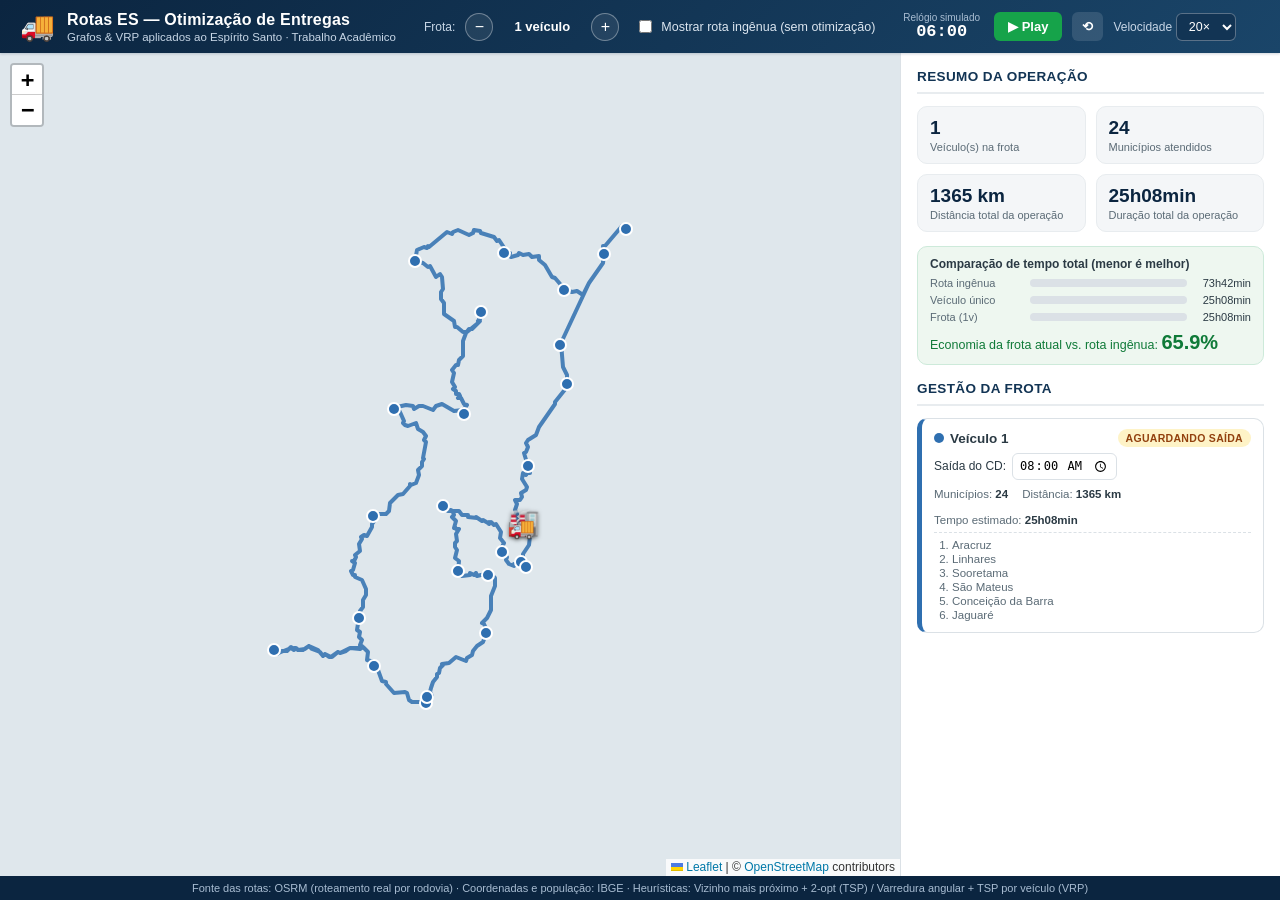
==== index.html @ 2b167a27 "Publica mirror estatico do frontend para GitHub Pages Promove o conteudo de frontend/ para a raiz do" ====
<!DOCTYPE html>
<html lang="pt-BR">
<head>
<meta charset="UTF-8" />
<meta name="viewport" content="width=device-width, initial-scale=1.0" />
<title>Otimização de Rotas de Entrega — Espírito Santo</title>
<link rel="icon" href="data:image/svg+xml,<svg xmlns=%22http://www.w3.org/2000/svg%22 viewBox=%220 0 100 100%22><text y=%22.9em%22 font-size=%2290%22>🚚</text></svg>" />
<link rel="stylesheet" href="vendor/leaflet/leaflet.css" />
<link rel="stylesheet" href="css/style.css" />
</head>
<body>

<header class="topbar">
  <div class="brand">
    <span class="brand-icon">🚚</span>
    <div class="brand-text">
      <h1>Rotas ES — Otimização de Entregas</h1>
      <p>Grafos &amp; VRP aplicados ao Espírito Santo · Trabalho Acadêmico</p>
    </div>
  </div>

  <div class="scenario-controls">
    <span class="label">Frota:</span>
    <button id="btn-remove-vehicle" class="btn-icon" title="Remover veículo">−</button>
    <span id="fleet-size-display" class="fleet-size">1 veículo</span>
    <button id="btn-add-vehicle" class="btn-icon" title="Adicionar veículo">+</button>

    <label class="naive-toggle">
      <input type="checkbox" id="chk-naive" />
      Mostrar rota ingênua (sem otimização)
    </label>
  </div>

  <div class="clock-controls">
    <div class="sim-clock">
      <span class="clock-label">Relógio simulado</span>
      <span id="sim-clock-display">06:00</span>
    </div>
    <button id="btn-play" class="btn-play">▶ Play</button>
    <button id="btn-reset" class="btn-reset" title="Reiniciar simulação">⟲</button>
    <div class="speed-control">
      <span class="label">Velocidade</span>
      <select id="sel-speed">
        <option value="1">1×</option>
        <option value="5">5×</option>
        <option value="20" selected>20×</option>
        <option value="60">60×</option>
      </select>
    </div>
  </div>
</header>

<main class="layout">
  <section class="map-wrap">
    <div id="map"></div>
    <div id="map-loading" class="map-loading">Carregando dados de rotas…</div>
  </section>

  <aside class="sidebar">
    <div class="panel panel-summary">
      <h2>Resumo da Operação</h2>
      <div id="summary-grid" class="summary-grid"></div>
      <div id="summary-compare" class="summary-compare"></div>
    </div>

    <div class="panel panel-fleet">
      <h2>Gestão da Frota</h2>
      <div id="fleet-list" class="fleet-list"></div>
    </div>
  </aside>
</main>

<footer class="footer">
  Fonte das rotas: OSRM (roteamento real por rodovia) · Coordenadas e população: IBGE ·
  Heurísticas: Vizinho mais próximo + 2-opt (TSP) / Varredura angular + TSP por veículo (VRP)
</footer>

<script src="vendor/leaflet/leaflet.js"></script>
<script src="js/data.js"></script>
<script src="js/map.js"></script>
<script src="js/main.js"></script>
</body>
</html>
---- vendor/leaflet/leaflet.css ----
/* required styles */

.leaflet-pane,
.leaflet-tile,
.leaflet-marker-icon,
.leaflet-marker-shadow,
.leaflet-tile-container,
.leaflet-pane > svg,
.leaflet-pane > canvas,
.leaflet-zoom-box,
.leaflet-image-layer,
.leaflet-layer {
	position: absolute;
	left: 0;
	top: 0;
	}
.leaflet-container {
	overflow: hidden;
	}
.leaflet-tile,
.leaflet-marker-icon,
.leaflet-marker-shadow {
	-webkit-user-select: none;
	   -moz-user-select: none;
	        user-select: none;
	  -webkit-user-drag: none;
	}
/* Prevents IE11 from highlighting tiles in blue */
.leaflet-tile::selection {
	background: transparent;
}
/* Safari renders non-retina tile on retina better with this, but Chrome is worse */
.leaflet-safari .leaflet-tile {
	image-rendering: -webkit-optimize-contrast;
	}
/* hack that prevents hw layers "stretching" when loading new tiles */
.leaflet-safari .leaflet-tile-container {
	width: 1600px;
	height: 1600px;
	-webkit-transform-origin: 0 0;
	}
.leaflet-marker-icon,
.leaflet-marker-shadow {
	display: block;
	}
/* .leaflet-container svg: reset svg max-width decleration shipped in Joomla! (joomla.org) 3.x */
/* .leaflet-container img: map is broken in FF if you have max-width: 100% on tiles */
.leaflet-container .leaflet-overlay-pane svg {
	max-width: none !important;
	max-height: none !important;
	}
.leaflet-container .leaflet-marker-pane img,
.leaflet-container .leaflet-shadow-pane img,
.leaflet-container .leaflet-tile-pane img,
.leaflet-container img.leaflet-image-layer,
.leaflet-container .leaflet-tile {
	max-width: none !important;
	max-height: none !important;
	width: auto;
	padding: 0;
	}

.leaflet-container img.leaflet-tile {
	/* See: https://bugs.chromium.org/p/chromium/issues/detail?id=600120 */
	mix-blend-mode: plus-lighter;
}

.leaflet-container.leaflet-touch-zoom {
	-ms-touch-action: pan-x pan-y;
	touch-action: pan-x pan-y;
	}
.leaflet-container.leaflet-touch-drag {
	-ms-touch-action: pinch-zoom;
	/* Fallback for FF which doesn't support pinch-zoom */
	touch-action: none;
	touch-action: pinch-zoom;
}
.leaflet-container.leaflet-touch-drag.leaflet-touch-zoom {
	-ms-touch-action: none;
	touch-action: none;
}
.leaflet-container {
	-webkit-tap-highlight-color: transparent;
}
.leaflet-container a {
	-webkit-tap-highlight-color: rgba(51, 181, 229, 0.4);
}
.leaflet-tile {
	filter: inherit;
	visibility: hidden;
	}
.leaflet-tile-loaded {
	visibility: inherit;
	}
.leaflet-zoom-box {
	width: 0;
	height: 0;
	-moz-box-sizing: border-box;
	     box-sizing: border-box;
	z-index: 800;
	}
/* workaround for https://bugzilla.mozilla.org/show_bug.cgi?id=888319 */
.leaflet-overlay-pane svg {
	-moz-user-select: none;
	}

.leaflet-pane         { z-index: 400; }

.leaflet-tile-pane    { z-index: 200; }
.leaflet-overlay-pane { z-index: 400; }
.leaflet-shadow-pane  { z-index: 500; }
.leaflet-marker-pane  { z-index: 600; }
.leaflet-tooltip-pane   { z-index: 650; }
.leaflet-popup-pane   { z-index: 700; }

.leaflet-map-pane canvas { z-index: 100; }
.leaflet-map-pane svg    { z-index: 200; }

.leaflet-vml-shape {
	width: 1px;
	height: 1px;
	}
.lvml {
	behavior: url(#default#VML);
	display: inline-block;
	position: absolute;
	}


/* control positioning */

.leaflet-control {
	position: relative;
	z-index: 800;
	pointer-events: visiblePainted; /* IE 9-10 doesn't have auto */
	pointer-events: auto;
	}
.leaflet-top,
.leaflet-bottom {
	position: absolute;
	z-index: 1000;
	pointer-events: none;
	}
.leaflet-top {
	top: 0;
	}
.leaflet-right {
	right: 0;
	}
.leaflet-bottom {
	bottom: 0;
	}
.leaflet-left {
	left: 0;
	}
.leaflet-control {
	float: left;
	clear: both;
	}
.leaflet-right .leaflet-control {
	float: right;
	}
.leaflet-top .leaflet-control {
	margin-top: 10px;
	}
.leaflet-bottom .leaflet-control {
	margin-bottom: 10px;
	}
.leaflet-left .leaflet-control {
	margin-left: 10px;
	}
.leaflet-right .leaflet-control {
	margin-right: 10px;
	}


/* zoom and fade animations */

.leaflet-fade-anim .leaflet-popup {
	opacity: 0;
	-webkit-transition: opacity 0.2s linear;
	   -moz-transition: opacity 0.2s linear;
	        transition: opacity 0.2s linear;
	}
.leaflet-fade-anim .leaflet-map-pane .leaflet-popup {
	opacity: 1;
	}
.leaflet-zoom-animated {
	-webkit-transform-origin: 0 0;
	    -ms-transform-origin: 0 0;
	        transform-origin: 0 0;
	}
svg.leaflet-zoom-animated {
	will-change: transform;
}

.leaflet-zoom-anim .leaflet-zoom-animated {
	-webkit-transition: -webkit-transform 0.25s cubic-bezier(0,0,0.25,1);
	   -moz-transition:    -moz-transform 0.25s cubic-bezier(0,0,0.25,1);
	        transition:         transform 0.25s cubic-bezier(0,0,0.25,1);
	}
.leaflet-zoom-anim .leaflet-tile,
.leaflet-pan-anim .leaflet-tile {
	-webkit-transition: none;
	   -moz-transition: none;
	        transition: none;
	}

.leaflet-zoom-anim .leaflet-zoom-hide {
	visibility: hidden;
	}


/* cursors */

.leaflet-interactive {
	cursor: pointer;
	}
.leaflet-grab {
	cursor: -webkit-grab;
	cursor:    -moz-grab;
	cursor:         grab;
	}
.leaflet-crosshair,
.leaflet-crosshair .leaflet-interactive {
	cursor: crosshair;
	}
.leaflet-popup-pane,
.leaflet-control {
	cursor: auto;
	}
.leaflet-dragging .leaflet-grab,
.leaflet-dragging .leaflet-grab .leaflet-interactive,
.leaflet-dragging .leaflet-marker-draggable {
	cursor: move;
	cursor: -webkit-grabbing;
	cursor:    -moz-grabbing;
	cursor:         grabbing;
	}

/* marker & overlays interactivity */
.leaflet-marker-icon,
.leaflet-marker-shadow,
.leaflet-image-layer,
.leaflet-pane > svg path,
.leaflet-tile-container {
	pointer-events: none;
	}

.leaflet-marker-icon.leaflet-interactive,
.leaflet-image-layer.leaflet-interactive,
.leaflet-pane > svg path.leaflet-interactive,
svg.leaflet-image-layer.leaflet-interactive path {
	pointer-events: visiblePainted; /* IE 9-10 doesn't have auto */
	pointer-events: auto;
	}

/* visual tweaks */

.leaflet-container {
	background: #ddd;
	outline-offset: 1px;
	}
.leaflet-container a {
	color: #0078A8;
	}
.leaflet-zoom-box {
	border: 2px dotted #38f;
	background: rgba(255,255,255,0.5);
	}


/* general typography */
.leaflet-container {
	font-family: "Helvetica Neue", Arial, Helvetica, sans-serif;
	font-size: 12px;
	font-size: 0.75rem;
	line-height: 1.5;
	}


/* general toolbar styles */

.leaflet-bar {
	box-shadow: 0 1px 5px rgba(0,0,0,0.65);
	border-radius: 4px;
	}
.leaflet-bar a {
	background-color: #fff;
	border-bottom: 1px solid #ccc;
	width: 26px;
	height: 26px;
	line-height: 26px;
	display: block;
	text-align: center;
	text-decoration: none;
	color: black;
	}
.leaflet-bar a,
.leaflet-control-layers-toggle {
	background-position: 50% 50%;
	background-repeat: no-repeat;
	display: block;
	}
.leaflet-bar a:hover,
.leaflet-bar a:focus {
	background-color: #f4f4f4;
	}
.leaflet-bar a:first-child {
	border-top-left-radius: 4px;
	border-top-right-radius: 4px;
	}
.leaflet-bar a:last-child {
	border-bottom-left-radius: 4px;
	border-bottom-right-radius: 4px;
	border-bottom: none;
	}
.leaflet-bar a.leaflet-disabled {
	cursor: default;
	background-color: #f4f4f4;
	color: #bbb;
	}

.leaflet-touch .leaflet-bar a {
	width: 30px;
	height: 30px;
	line-height: 30px;
	}
.leaflet-touch .leaflet-bar a:first-child {
	border-top-left-radius: 2px;
	border-top-right-radius: 2px;
	}
.leaflet-touch .leaflet-bar a:last-child {
	border-bottom-left-radius: 2px;
	border-bottom-right-radius: 2px;
	}

/* zoom control */

.leaflet-control-zoom-in,
.leaflet-control-zoom-out {
	font: bold 18px 'Lucida Console', Monaco, monospace;
	text-indent: 1px;
	}

.leaflet-touch .leaflet-control-zoom-in, .leaflet-touch .leaflet-control-zoom-out  {
	font-size: 22px;
	}


/* layers control */

.leaflet-control-layers {
	box-shadow: 0 1px 5px rgba(0,0,0,0.4);
	background: #fff;
	border-radius: 5px;
	}
.leaflet-control-layers-toggle {
	background-image: url(images/layers.png);
	width: 36px;
	height: 36px;
	}
.leaflet-retina .leaflet-control-layers-toggle {
	background-image: url(images/layers-2x.png);
	background-size: 26px 26px;
	}
.leaflet-touch .leaflet-control-layers-toggle {
	width: 44px;
	height: 44px;
	}
.leaflet-control-layers .leaflet-control-layers-list,
.leaflet-control-layers-expanded .leaflet-control-layers-toggle {
	display: none;
	}
.leaflet-control-layers-expanded .leaflet-control-layers-list {
	display: block;
	position: relative;
	}
.leaflet-control-layers-expanded {
	padding: 6px 10px 6px 6px;
	color: #333;
	background: #fff;
	}
.leaflet-control-layers-scrollbar {
	overflow-y: scroll;
	overflow-x: hidden;
	padding-right: 5px;
	}
.leaflet-control-layers-selector {
	margin-top: 2px;
	position: relative;
	top: 1px;
	}
.leaflet-control-layers label {
	display: block;
	font-size: 13px;
	font-size: 1.08333em;
	}
.leaflet-control-layers-separator {
	height: 0;
	border-top: 1px solid #ddd;
	margin: 5px -10px 5px -6px;
	}

/* Default icon URLs */
.leaflet-default-icon-path { /* used only in path-guessing heuristic, see L.Icon.Default */
	background-image: url(images/marker-icon.png);
	}


/* attribution and scale controls */

.leaflet-container .leaflet-control-attribution {
	background: #fff;
	background: rgba(255, 255, 255, 0.8);
	margin: 0;
	}
.leaflet-control-attribution,
.leaflet-control-scale-line {
	padding: 0 5px;
	color: #333;
	line-height: 1.4;
	}
.leaflet-control-attribution a {
	text-decoration: none;
	}
.leaflet-control-attribution a:hover,
.leaflet-control-attribution a:focus {
	text-decoration: underline;
	}
.leaflet-attribution-flag {
	display: inline !important;
	vertical-align: baseline !important;
	width: 1em;
	height: 0.6669em;
	}
.leaflet-left .leaflet-control-scale {
	margin-left: 5px;
	}
.leaflet-bottom .leaflet-control-scale {
	margin-bottom: 5px;
	}
.leaflet-control-scale-line {
	border: 2px solid #777;
	border-top: none;
	line-height: 1.1;
	padding: 2px 5px 1px;
	white-space: nowrap;
	-moz-box-sizing: border-box;
	     box-sizing: border-box;
	background: rgba(255, 255, 255, 0.8);
	text-shadow: 1px 1px #fff;
	}
.leaflet-control-scale-line:not(:first-child) {
	border-top: 2px solid #777;
	border-bottom: none;
	margin-top: -2px;
	}
.leaflet-control-scale-line:not(:first-child):not(:last-child) {
	border-bottom: 2px solid #777;
	}

.leaflet-touch .leaflet-control-attribution,
.leaflet-touch .leaflet-control-layers,
.leaflet-touch .leaflet-bar {
	box-shadow: none;
	}
.leaflet-touch .leaflet-control-layers,
.leaflet-touch .leaflet-bar {
	border: 2px solid rgba(0,0,0,0.2);
	background-clip: padding-box;
	}


/* popup */

.leaflet-popup {
	position: absolute;
	text-align: center;
	margin-bottom: 20px;
	}
.leaflet-popup-content-wrapper {
	padding: 1px;
	text-align: left;
	border-radius: 12px;
	}
.leaflet-popup-content {
	margin: 13px 24px 13px 20px;
	line-height: 1.3;
	font-size: 13px;
	font-size: 1.08333em;
	min-height: 1px;
	}
.leaflet-popup-content p {
	margin: 17px 0;
	margin: 1.3em 0;
	}
.leaflet-popup-tip-container {
	width: 40px;
	height: 20px;
	position: absolute;
	left: 50%;
	margin-top: -1px;
	margin-left: -20px;
	overflow: hidden;
	pointer-events: none;
	}
.leaflet-popup-tip {
	width: 17px;
	height: 17px;
	padding: 1px;

	margin: -10px auto 0;
	pointer-events: auto;

	-webkit-transform: rotate(45deg);
	   -moz-transform: rotate(45deg);
	    -ms-transform: rotate(45deg);
	        transform: rotate(45deg);
	}
.leaflet-popup-content-wrapper,
.leaflet-popup-tip {
	background: white;
	color: #333;
	box-shadow: 0 3px 14px rgba(0,0,0,0.4);
	}
.leaflet-container a.leaflet-popup-close-button {
	position: absolute;
	top: 0;
	right: 0;
	border: none;
	text-align: center;
	width: 24px;
	height: 24px;
	font: 16px/24px Tahoma, Verdana, sans-serif;
	color: #757575;
	text-decoration: none;
	background: transparent;
	}
.leaflet-container a.leaflet-popup-close-button:hover,
.leaflet-container a.leaflet-popup-close-button:focus {
	color: #585858;
	}
.leaflet-popup-scrolled {
	overflow: auto;
	}

.leaflet-oldie .leaflet-popup-content-wrapper {
	-ms-zoom: 1;
	}
.leaflet-oldie .leaflet-popup-tip {
	width: 24px;
	margin: 0 auto;

	-ms-filter: "progid:DXImageTransform.Microsoft.Matrix(M11=0.70710678, M12=0.70710678, M21=-0.70710678, M22=0.70710678)";
	filter: progid:DXImageTransform.Microsoft.Matrix(M11=0.70710678, M12=0.70710678, M21=-0.70710678, M22=0.70710678);
	}

.leaflet-oldie .leaflet-control-zoom,
.leaflet-oldie .leaflet-control-layers,
.leaflet-oldie .leaflet-popup-content-wrapper,
.leaflet-oldie .leaflet-popup-tip {
	border: 1px solid #999;
	}


/* div icon */

.leaflet-div-icon {
	background: #fff;
	border: 1px solid #666;
	}


/* Tooltip */
/* Base styles for the element that has a tooltip */
.leaflet-tooltip {
	position: absolute;
	padding: 6px;
	background-color: #fff;
	border: 1px solid #fff;
	border-radius: 3px;
	color: #222;
	white-space: nowrap;
	-webkit-user-select: none;
	-moz-user-select: none;
	-ms-user-select: none;
	user-select: none;
	pointer-events: none;
	box-shadow: 0 1px 3px rgba(0,0,0,0.4);
	}
.leaflet-tooltip.leaflet-interactive {
	cursor: pointer;
	pointer-events: auto;
	}
.leaflet-tooltip-top:before,
.leaflet-tooltip-bottom:before,
.leaflet-tooltip-left:before,
.leaflet-tooltip-right:before {
	position: absolute;
	pointer-events: none;
	border: 6px solid transparent;
	background: transparent;
	content: "";
	}

/* Directions */

.leaflet-tooltip-bottom {
	margin-top: 6px;
}
.leaflet-tooltip-top {
	margin-top: -6px;
}
.leaflet-tooltip-bottom:before,
.leaflet-tooltip-top:before {
	left: 50%;
	margin-left: -6px;
	}
.leaflet-tooltip-top:before {
	bottom: 0;
	margin-bottom: -12px;
	border-top-color: #fff;
	}
.leaflet-tooltip-bottom:before {
	top: 0;
	margin-top: -12px;
	margin-left: -6px;
	border-bottom-color: #fff;
	}
.leaflet-tooltip-left {
	margin-left: -6px;
}
.leaflet-tooltip-right {
	margin-left: 6px;
}
.leaflet-tooltip-left:before,
.leaflet-tooltip-right:before {
	top: 50%;
	margin-top: -6px;
	}
.leaflet-tooltip-left:before {
	right: 0;
	margin-right: -12px;
	border-left-color: #fff;
	}
.leaflet-tooltip-right:before {
	left: 0;
	margin-left: -12px;
	border-right-color: #fff;
	}

/* Printing */

@media print {
	/* Prevent printers from removing background-images of controls. */
	.leaflet-control {
		-webkit-print-color-adjust: exact;
		print-color-adjust: exact;
		}
	}
---- css/style.css ----
:root {
  --navy-900: #0b2540;
  --navy-800: #123454;
  --navy-700: #1a4569;
  --blue-500: #2f6fb0;
  --green-500: #16a34a;
  --green-600: #0f7a38;
  --gray-50: #f4f6f8;
  --gray-100: #e8ecef;
  --gray-200: #dbe1e6;
  --gray-400: #9aa7b1;
  --gray-600: #5b6b76;
  --gray-800: #2b3a44;
  --white: #ffffff;
  --danger: #d64545;
  --warn: #d69e2e;

  --veh-1: #2f6fb0;
  --veh-2: #16a34a;
  --veh-3: #d97706;
  --veh-4: #7c3aed;
  --veh-5: #0891b2;

  --radius: 10px;
  --shadow: 0 1px 3px rgba(11, 37, 64, 0.12), 0 1px 2px rgba(11, 37, 64, 0.08);
}

* { box-sizing: border-box; }

html, body {
  margin: 0;
  height: 100%;
  font-family: "Segoe UI", Roboto, -apple-system, BlinkMacSystemFont, sans-serif;
  color: var(--gray-800);
  background: var(--gray-50);
}

body {
  display: flex;
  flex-direction: column;
}

/* ---------- Topbar ---------- */
.topbar {
  background: linear-gradient(135deg, var(--navy-900), var(--navy-700));
  color: var(--white);
  display: flex;
  align-items: center;
  gap: 28px;
  padding: 10px 20px;
  flex-wrap: wrap;
  box-shadow: var(--shadow);
  z-index: 20;
}

.brand { display: flex; align-items: center; gap: 12px; }
.brand-icon { font-size: 28px; }
.brand-text h1 { font-size: 16px; margin: 0; font-weight: 600; letter-spacing: 0.2px; }
.brand-text p { font-size: 11.5px; margin: 2px 0 0; color: #c7d6e6; }

.scenario-controls, .clock-controls {
  display: flex;
  align-items: center;
  gap: 10px;
  font-size: 13px;
  flex-wrap: wrap;
}

.scenario-controls .label, .speed-control .label { color: #c7d6e6; font-size: 12px; }

.btn-icon {
  width: 28px; height: 28px;
  border-radius: 50%;
  border: 1px solid rgba(255,255,255,0.35);
  background: rgba(255,255,255,0.08);
  color: var(--white);
  font-size: 16px;
  cursor: pointer;
  line-height: 1;
  transition: background .15s;
}
.btn-icon:hover { background: rgba(255,255,255,0.2); }

.fleet-size { font-weight: 600; min-width: 78px; text-align: center; }

.naive-toggle {
  display: flex; align-items: center; gap: 6px;
  color: #dce6f0; font-size: 12.5px;
  margin-left: 6px;
  cursor: pointer;
}

.sim-clock { display: flex; flex-direction: column; align-items: center; line-height: 1.1; margin-right: 4px; }
.clock-label { font-size: 10px; color: #a9bdd2; }
#sim-clock-display { font-family: "Courier New", monospace; font-size: 17px; font-weight: 700; }

.btn-play, .btn-reset {
  border: none;
  border-radius: 6px;
  padding: 7px 14px;
  font-size: 13px;
  cursor: pointer;
  font-weight: 600;
}
.btn-play { background: var(--green-500); color: white; }
.btn-play.playing { background: var(--warn); }
.btn-reset { background: rgba(255,255,255,0.12); color: white; padding: 7px 10px; }

.speed-control select {
  border-radius: 6px;
  border: 1px solid rgba(255,255,255,0.3);
  background: var(--navy-800);
  color: white;
  padding: 5px 8px;
  font-size: 12.5px;
}

/* ---------- Layout ---------- */
.layout {
  flex: 1;
  display: flex;
  min-height: 0;
}

.map-wrap { flex: 1; position: relative; }
#map { width: 100%; height: 100%; background: #dfe7ec; }

.map-loading {
  position: absolute; inset: 0;
  display: flex; align-items: center; justify-content: center;
  background: rgba(244,246,248,0.85);
  font-size: 14px; color: var(--gray-600);
  z-index: 999;
}

.sidebar {
  width: 380px;
  flex-shrink: 0;
  background: var(--white);
  border-left: 1px solid var(--gray-200);
  overflow-y: auto;
  padding: 16px;
  display: flex;
  flex-direction: column;
  gap: 16px;
}

.panel h2 {
  font-size: 13.5px;
  text-transform: uppercase;
  letter-spacing: 0.4px;
  color: var(--navy-800);
  margin: 0 0 12px;
  padding-bottom: 8px;
  border-bottom: 2px solid var(--gray-100);
}

/* ---------- Summary ---------- */
.summary-grid {
  display: grid;
  grid-template-columns: 1fr 1fr;
  gap: 10px;
  margin-bottom: 14px;
}

.stat-card {
  background: var(--gray-50);
  border: 1px solid var(--gray-100);
  border-radius: var(--radius);
  padding: 10px 12px;
}
.stat-card .stat-value { font-size: 19px; font-weight: 700; color: var(--navy-900); }
.stat-card .stat-label { font-size: 11px; color: var(--gray-600); margin-top: 2px; }

.summary-compare {
  background: #eef7f0;
  border: 1px solid #cdeada;
  border-radius: var(--radius);
  padding: 10px 12px;
  font-size: 12.5px;
  color: var(--green-600);
}
.summary-compare .compare-title { font-weight: 700; margin-bottom: 6px; color: var(--gray-800); font-size: 12px; }
.summary-compare .compare-bar-row { display: flex; align-items: center; gap: 8px; margin: 5px 0; }
.summary-compare .compare-bar-label { width: 92px; font-size: 11px; color: var(--gray-600); flex-shrink: 0; }
.summary-compare .compare-bar-track { flex: 1; height: 8px; background: var(--gray-200); border-radius: 4px; overflow: hidden; }
.summary-compare .compare-bar-fill { height: 100%; border-radius: 4px; }
.summary-compare .compare-bar-fill.naive { background: var(--gray-400); }
.summary-compare .compare-bar-fill.single { background: var(--blue-500); }
.summary-compare .compare-bar-fill.frota { background: var(--green-500); }
.summary-compare .compare-value { width: 56px; text-align: right; font-size: 11px; color: var(--gray-800); flex-shrink: 0; }
.summary-compare .economia-pct { font-size: 20px; font-weight: 800; color: var(--green-600); }

/* ---------- Fleet ---------- */
.fleet-list { display: flex; flex-direction: column; gap: 10px; }

.vehicle-card {
  border: 1px solid var(--gray-200);
  border-left: 5px solid var(--blue-500);
  border-radius: var(--radius);
  padding: 10px 12px;
  background: var(--white);
}

.vehicle-card-header {
  display: flex;
  align-items: center;
  justify-content: space-between;
  margin-bottom: 6px;
}

.vehicle-name { font-weight: 700; font-size: 13.5px; display: flex; align-items: center; gap: 6px; }
.vehicle-dot { width: 10px; height: 10px; border-radius: 50%; display: inline-block; }

.vehicle-status {
  font-size: 10.5px;
  font-weight: 700;
  padding: 3px 8px;
  border-radius: 20px;
  text-transform: uppercase;
  letter-spacing: 0.3px;
}
.status-aguardando { background: #fef3c7; color: #92400e; }
.status-em-rota { background: #dbeafe; color: #1e40af; }
.status-concluida { background: #dcfce7; color: #166534; }

.vehicle-meta { font-size: 11.5px; color: var(--gray-600); display: flex; gap: 14px; margin-bottom: 6px; flex-wrap: wrap; }
.vehicle-meta b { color: var(--gray-800); }

.vehicle-departure {
  display: flex; align-items: center; gap: 6px;
  font-size: 12px; margin-bottom: 8px;
}
.vehicle-departure input[type=time] {
  border: 1px solid var(--gray-200);
  border-radius: 6px;
  padding: 3px 6px;
  font-size: 12px;
}

.vehicle-stops {
  font-size: 11.5px;
  color: var(--gray-600);
  max-height: 90px;
  overflow-y: auto;
  border-top: 1px dashed var(--gray-200);
  padding-top: 6px;
}
.vehicle-stops ol { margin: 0; padding-left: 18px; }
.vehicle-stops li { margin-bottom: 2px; }
.vehicle-stops li.visited { color: var(--green-600); text-decoration: line-through; }

.footer {
  background: var(--navy-900);
  color: #a9bdd2;
  font-size: 11px;
  text-align: center;
  padding: 6px;
}

/* Leaflet custom icons */
.car-icon {
  font-size: 20px;
  filter: drop-shadow(0 1px 2px rgba(0,0,0,0.5));
  transform-origin: center;
}
.cd-icon {
  font-size: 26px;
  filter: drop-shadow(0 1px 2px rgba(0,0,0,0.5));
}
.stop-marker {
  width: 12px; height: 12px;
  border-radius: 50%;
  border: 2px solid white;
  box-shadow: 0 0 2px rgba(0,0,0,0.6);
}

.leaflet-popup-content { font-size: 12.5px; }

@media (max-width: 900px) {
  .layout { flex-direction: column; }
  .sidebar { width: 100%; border-left: none; border-top: 1px solid var(--gray-200); }
  #map { min-height: 340px; }
}
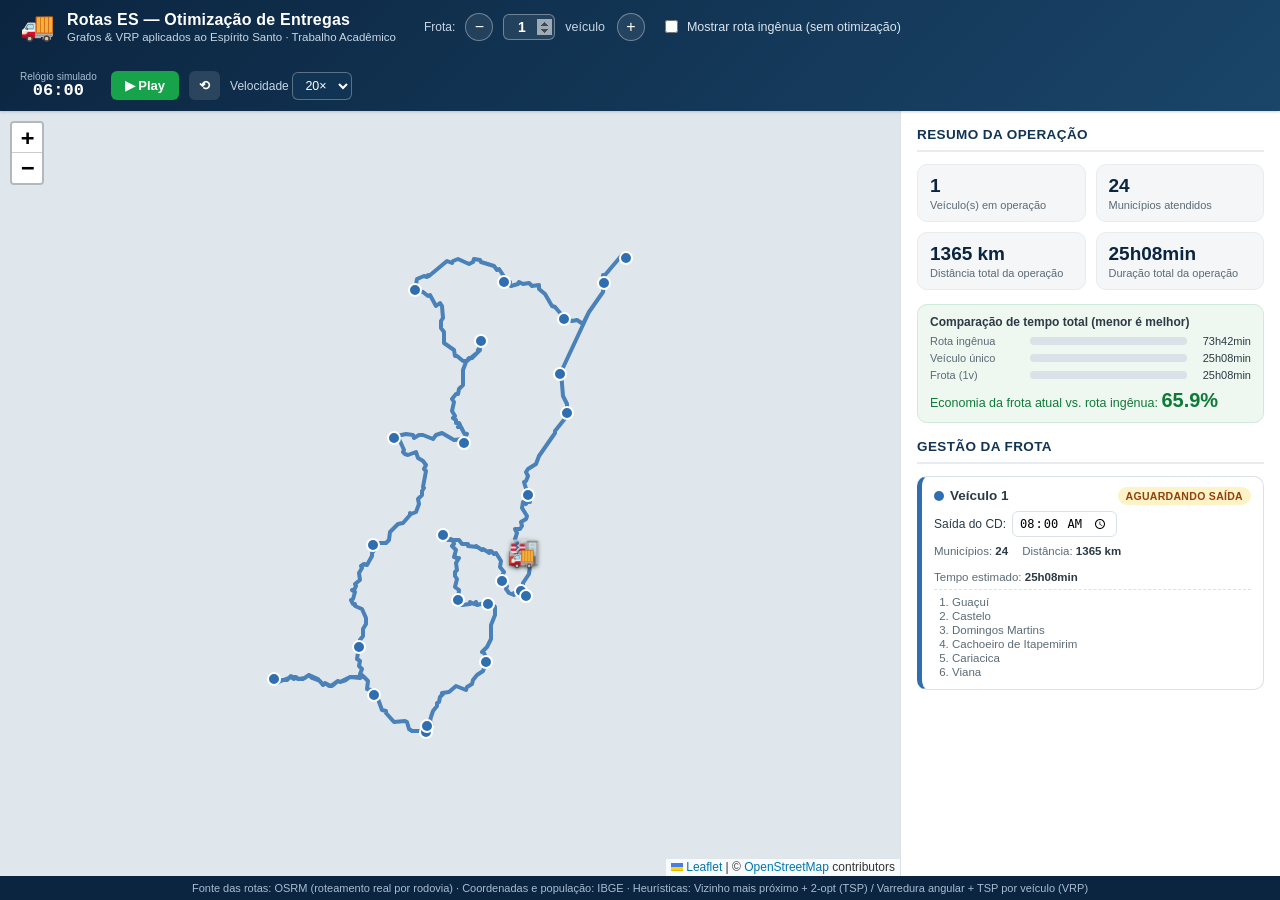
==== commit bdb01a6e: "Atualiza o mirror estatico com frota de tamanho livre Sincroniza este branch com as mudancas do bran" ====
--- a/index.html
+++ b/index.html
@@ -22,7 +22,8 @@
   <div class="scenario-controls">
     <span class="label">Frota:</span>
     <button id="btn-remove-vehicle" class="btn-icon" title="Remover veículo">−</button>
-    <span id="fleet-size-display" class="fleet-size">1 veículo</span>
+    <input type="number" id="input-fleet-size" class="fleet-size-input" min="1" value="1" title="Número de veículos (qualquer quantidade)" />
+    <span id="fleet-size-suffix" class="fleet-size-suffix">veículo</span>
     <button id="btn-add-vehicle" class="btn-icon" title="Adicionar veículo">+</button>
 
     <label class="naive-toggle">
@@ -50,6 +51,8 @@
   </div>
 </header>
 
+<div id="fleet-banner" class="fleet-banner" hidden></div>
+
 <main class="layout">
   <section class="map-wrap">
     <div id="map"></div>
@@ -76,6 +79,7 @@
 </footer>
 
 <script src="vendor/leaflet/leaflet.js"></script>
+<script src="js/otimizacao.js"></script>
 <script src="js/data.js"></script>
 <script src="js/map.js"></script>
 <script src="js/main.js"></script>
--- a/css/style.css
+++ b/css/style.css
@@ -83,6 +83,29 @@
 
 .fleet-size { font-weight: 600; min-width: 78px; text-align: center; }
 
+.fleet-size-input {
+  width: 52px;
+  text-align: center;
+  font-weight: 700;
+  font-size: 14px;
+  border-radius: 6px;
+  border: 1px solid rgba(255,255,255,0.35);
+  background: rgba(255,255,255,0.08);
+  color: var(--white);
+  padding: 4px 2px;
+}
+.fleet-size-input::-webkit-inner-spin-button { opacity: 0.6; }
+.fleet-size-suffix { color: #c7d6e6; font-size: 12.5px; margin-right: 2px; }
+
+.fleet-banner {
+  padding: 9px 20px;
+  font-size: 13px;
+  font-weight: 600;
+  text-align: center;
+}
+.fleet-banner.banner-idle { background: #fef3c7; color: #92400e; border-bottom: 1px solid #fcd34d; }
+.fleet-banner.banner-no-gain { background: #e0edff; color: #1e3a5f; border-bottom: 1px solid #bcd6f7; }
+
 .naive-toggle {
   display: flex; align-items: center; gap: 6px;
   color: #dce6f0; font-size: 12.5px;
@@ -223,6 +246,12 @@
 .status-aguardando { background: #fef3c7; color: #92400e; }
 .status-em-rota { background: #dbeafe; color: #1e40af; }
 .status-concluida { background: #dcfce7; color: #166534; }
+.status-ocioso { background: var(--gray-100); color: var(--gray-600); }
+
+.vehicle-card.idle {
+  border-left-style: dashed;
+  opacity: 0.7;
+}
 
 .vehicle-meta { font-size: 11.5px; color: var(--gray-600); display: flex; gap: 14px; margin-bottom: 6px; flex-wrap: wrap; }
 .vehicle-meta b { color: var(--gray-800); }
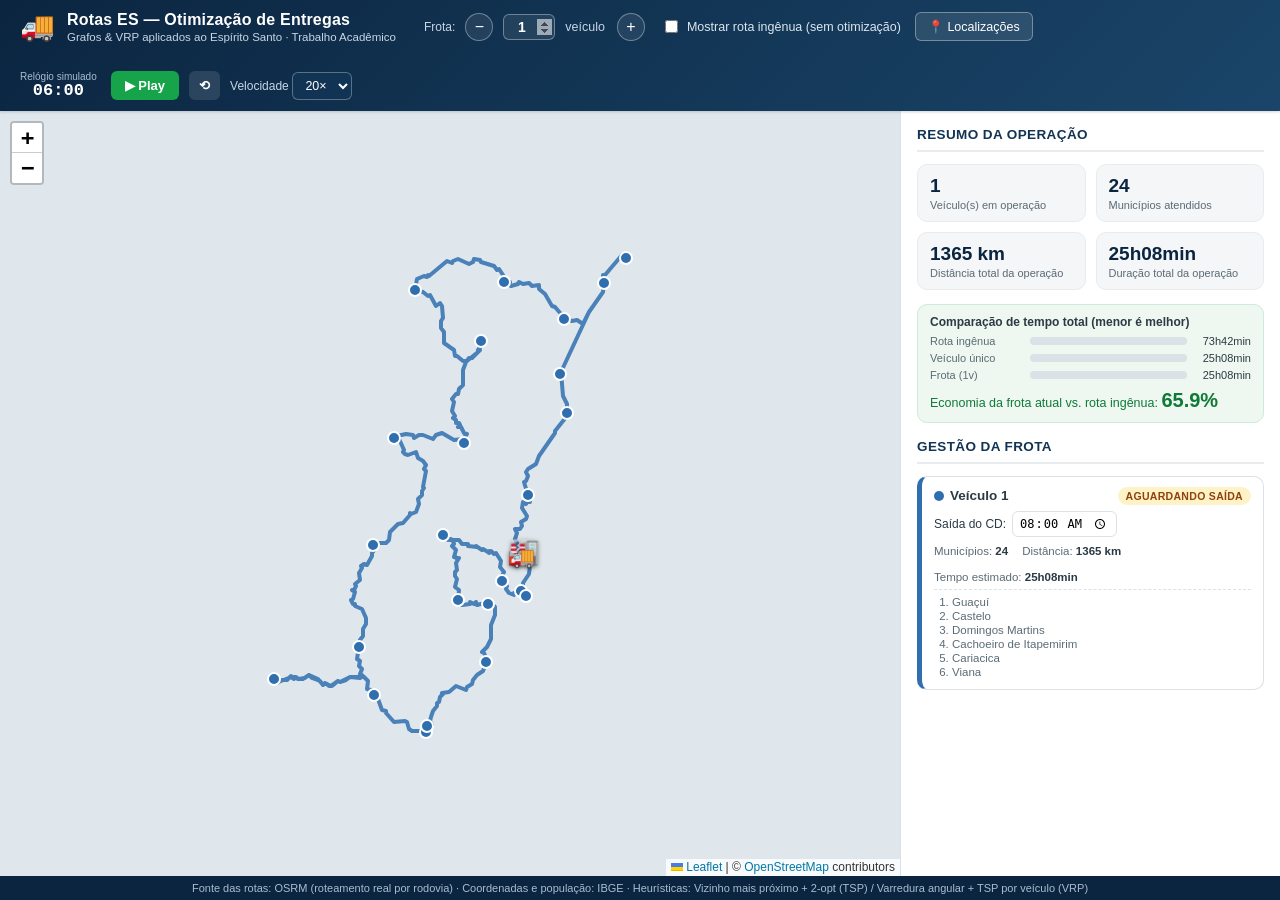
==== commit f3a3427a: "Atualiza o mirror estatico com selecao livre de localizacoes Sincroniza com o branch de desenvolvime" ====
--- a/index.html
+++ b/index.html
@@ -30,6 +30,8 @@
       <input type="checkbox" id="chk-naive" />
       Mostrar rota ingênua (sem otimização)
     </label>
+
+    <button id="btn-locations" class="btn-locations" title="Escolher o CD e os municípios de entrega">📍 Localizações</button>
   </div>
 
   <div class="clock-controls">
@@ -73,6 +75,29 @@
   </aside>
 </main>
 
+<div id="loc-modal-backdrop" class="loc-modal-backdrop" hidden>
+  <div class="loc-modal">
+    <div class="loc-modal-header">
+      <h2>Escolher localizações</h2>
+      <button id="btn-loc-close" class="btn-icon" title="Fechar">×</button>
+    </div>
+    <p class="loc-modal-hint">
+      Escolha o Centro de Distribuição (coluna "CD") e marque quais dos 78 municípios do
+      Espírito Santo entram como destinos de entrega. Não há limite fixo de destinos.
+    </p>
+    <input type="text" id="input-loc-search" class="loc-search" placeholder="Buscar município…" />
+    <div id="loc-list" class="loc-list"></div>
+    <div class="loc-modal-footer">
+      <span id="loc-count" class="loc-count"></span>
+      <div class="loc-modal-actions">
+        <button id="btn-loc-restore" class="btn-secondary">Restaurar padrão</button>
+        <button id="btn-loc-cancel" class="btn-secondary">Cancelar</button>
+        <button id="btn-loc-apply" class="btn-primary">Aplicar seleção</button>
+      </div>
+    </div>
+  </div>
+</div>
+
 <footer class="footer">
   Fonte das rotas: OSRM (roteamento real por rodovia) · Coordenadas e população: IBGE ·
   Heurísticas: Vizinho mais próximo + 2-opt (TSP) / Varredura angular + TSP por veículo (VRP)
--- a/css/style.css
+++ b/css/style.css
@@ -106,6 +106,114 @@
 .fleet-banner.banner-idle { background: #fef3c7; color: #92400e; border-bottom: 1px solid #fcd34d; }
 .fleet-banner.banner-no-gain { background: #e0edff; color: #1e3a5f; border-bottom: 1px solid #bcd6f7; }
 
+.btn-locations {
+  border: 1px solid rgba(255,255,255,0.35);
+  background: rgba(255,255,255,0.1);
+  color: var(--white);
+  border-radius: 6px;
+  padding: 6px 12px;
+  font-size: 12.5px;
+  cursor: pointer;
+  margin-left: 4px;
+}
+.btn-locations:hover { background: rgba(255,255,255,0.2); }
+
+/* ---------- Modal de localizacoes ---------- */
+.loc-modal-backdrop {
+  position: fixed;
+  inset: 0;
+  background: rgba(11, 37, 64, 0.55);
+  display: flex;
+  align-items: center;
+  justify-content: center;
+  z-index: 2000;
+  padding: 24px;
+}
+.loc-modal-backdrop[hidden] { display: none; }
+
+.loc-modal {
+  background: var(--white);
+  border-radius: var(--radius);
+  width: min(560px, 100%);
+  max-height: min(680px, 90vh);
+  display: flex;
+  flex-direction: column;
+  box-shadow: 0 12px 40px rgba(11, 37, 64, 0.35);
+}
+
+.loc-modal-header {
+  display: flex;
+  align-items: center;
+  justify-content: space-between;
+  padding: 16px 20px 8px;
+}
+.loc-modal-header h2 { margin: 0; font-size: 16px; color: var(--navy-900); }
+.loc-modal-header .btn-icon { background: var(--gray-100); color: var(--gray-800); border-color: var(--gray-200); }
+
+.loc-modal-hint { margin: 0 20px 10px; font-size: 12px; color: var(--gray-600); }
+
+.loc-search {
+  margin: 0 20px 10px;
+  padding: 8px 10px;
+  border: 1px solid var(--gray-200);
+  border-radius: 8px;
+  font-size: 13px;
+}
+
+.loc-list {
+  flex: 1;
+  overflow-y: auto;
+  margin: 0 20px;
+  border-top: 1px solid var(--gray-100);
+}
+
+.loc-row {
+  display: flex;
+  align-items: center;
+  gap: 10px;
+  padding: 7px 4px;
+  border-bottom: 1px solid var(--gray-100);
+  font-size: 13px;
+}
+.loc-row-cd { background: #eef4fb; }
+
+.loc-radio, .loc-checkbox {
+  display: flex;
+  align-items: center;
+  gap: 4px;
+  font-size: 10.5px;
+  color: var(--gray-600);
+  text-transform: uppercase;
+  letter-spacing: 0.3px;
+  flex-shrink: 0;
+  cursor: pointer;
+}
+
+.loc-name { flex: 1; }
+.loc-pop { font-size: 11.5px; color: var(--gray-600); flex-shrink: 0; }
+
+.loc-modal-footer {
+  display: flex;
+  align-items: center;
+  justify-content: space-between;
+  padding: 12px 20px 18px;
+  gap: 12px;
+  flex-wrap: wrap;
+}
+.loc-count { font-size: 12px; color: var(--gray-600); }
+.loc-modal-actions { display: flex; gap: 8px; }
+
+.btn-primary, .btn-secondary {
+  border: none;
+  border-radius: 6px;
+  padding: 8px 14px;
+  font-size: 12.5px;
+  font-weight: 600;
+  cursor: pointer;
+}
+.btn-primary { background: var(--green-500); color: white; }
+.btn-secondary { background: var(--gray-100); color: var(--gray-800); }
+
 .naive-toggle {
   display: flex; align-items: center; gap: 6px;
   color: #dce6f0; font-size: 12.5px;
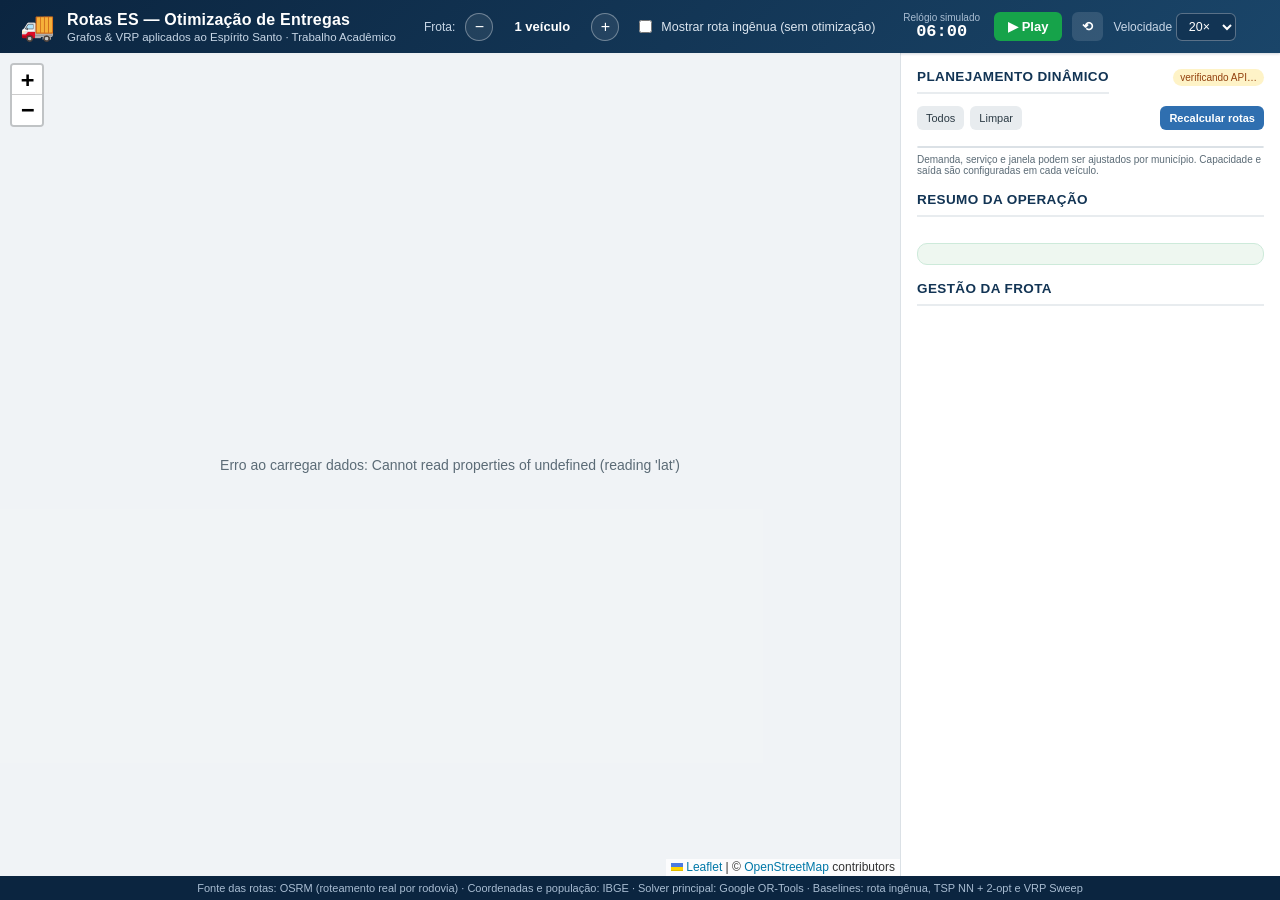
==== commit 9cb71284: "fix: redirect GitHub Pages to frontend" ====
--- a/index.html
+++ b/index.html
@@ -1,112 +1,12 @@
-<!DOCTYPE html>
+<!doctype html>
 <html lang="pt-BR">
 <head>
-<meta charset="UTF-8" />
-<meta name="viewport" content="width=device-width, initial-scale=1.0" />
-<title>Otimização de Rotas de Entrega — Espírito Santo</title>
-<link rel="icon" href="data:image/svg+xml,<svg xmlns=%22http://www.w3.org/2000/svg%22 viewBox=%220 0 100 100%22><text y=%22.9em%22 font-size=%2290%22>🚚</text></svg>" />
-<link rel="stylesheet" href="vendor/leaflet/leaflet.css" />
-<link rel="stylesheet" href="css/style.css" />
+  <meta charset="utf-8">
+  <meta http-equiv="refresh" content="0; url=frontend/">
+  <title>Rotas ES</title>
+  <script>location.replace("frontend/" + location.search + location.hash);</script>
 </head>
 <body>
-
-<header class="topbar">
-  <div class="brand">
-    <span class="brand-icon">🚚</span>
-    <div class="brand-text">
-      <h1>Rotas ES — Otimização de Entregas</h1>
-      <p>Grafos &amp; VRP aplicados ao Espírito Santo · Trabalho Acadêmico</p>
-    </div>
-  </div>
-
-  <div class="scenario-controls">
-    <span class="label">Frota:</span>
-    <button id="btn-remove-vehicle" class="btn-icon" title="Remover veículo">−</button>
-    <input type="number" id="input-fleet-size" class="fleet-size-input" min="1" value="1" title="Número de veículos (qualquer quantidade)" />
-    <span id="fleet-size-suffix" class="fleet-size-suffix">veículo</span>
-    <button id="btn-add-vehicle" class="btn-icon" title="Adicionar veículo">+</button>
-
-    <label class="naive-toggle">
-      <input type="checkbox" id="chk-naive" />
-      Mostrar rota ingênua (sem otimização)
-    </label>
-
-    <button id="btn-locations" class="btn-locations" title="Escolher o CD e os municípios de entrega">📍 Localizações</button>
-  </div>
-
-  <div class="clock-controls">
-    <div class="sim-clock">
-      <span class="clock-label">Relógio simulado</span>
-      <span id="sim-clock-display">06:00</span>
-    </div>
-    <button id="btn-play" class="btn-play">▶ Play</button>
-    <button id="btn-reset" class="btn-reset" title="Reiniciar simulação">⟲</button>
-    <div class="speed-control">
-      <span class="label">Velocidade</span>
-      <select id="sel-speed">
-        <option value="1">1×</option>
-        <option value="5">5×</option>
-        <option value="20" selected>20×</option>
-        <option value="60">60×</option>
-      </select>
-    </div>
-  </div>
-</header>
-
-<div id="fleet-banner" class="fleet-banner" hidden></div>
-
-<main class="layout">
-  <section class="map-wrap">
-    <div id="map"></div>
-    <div id="map-loading" class="map-loading">Carregando dados de rotas…</div>
-  </section>
-
-  <aside class="sidebar">
-    <div class="panel panel-summary">
-      <h2>Resumo da Operação</h2>
-      <div id="summary-grid" class="summary-grid"></div>
-      <div id="summary-compare" class="summary-compare"></div>
-    </div>
-
-    <div class="panel panel-fleet">
-      <h2>Gestão da Frota</h2>
-      <div id="fleet-list" class="fleet-list"></div>
-    </div>
-  </aside>
-</main>
-
-<div id="loc-modal-backdrop" class="loc-modal-backdrop" hidden>
-  <div class="loc-modal">
-    <div class="loc-modal-header">
-      <h2>Escolher localizações</h2>
-      <button id="btn-loc-close" class="btn-icon" title="Fechar">×</button>
-    </div>
-    <p class="loc-modal-hint">
-      Escolha o Centro de Distribuição (coluna "CD") e marque quais dos 78 municípios do
-      Espírito Santo entram como destinos de entrega. Não há limite fixo de destinos.
-    </p>
-    <input type="text" id="input-loc-search" class="loc-search" placeholder="Buscar município…" />
-    <div id="loc-list" class="loc-list"></div>
-    <div class="loc-modal-footer">
-      <span id="loc-count" class="loc-count"></span>
-      <div class="loc-modal-actions">
-        <button id="btn-loc-restore" class="btn-secondary">Restaurar padrão</button>
-        <button id="btn-loc-cancel" class="btn-secondary">Cancelar</button>
-        <button id="btn-loc-apply" class="btn-primary">Aplicar seleção</button>
-      </div>
-    </div>
-  </div>
-</div>
-
-<footer class="footer">
-  Fonte das rotas: OSRM (roteamento real por rodovia) · Coordenadas e população: IBGE ·
-  Heurísticas: Vizinho mais próximo + 2-opt (TSP) / Varredura angular + TSP por veículo (VRP)
-</footer>
-
-<script src="vendor/leaflet/leaflet.js"></script>
-<script src="js/otimizacao.js"></script>
-<script src="js/data.js"></script>
-<script src="js/map.js"></script>
-<script src="js/main.js"></script>
+  <p>Redirecionando para <a href="frontend/">Rotas ES</a>…</p>
 </body>
 </html>
